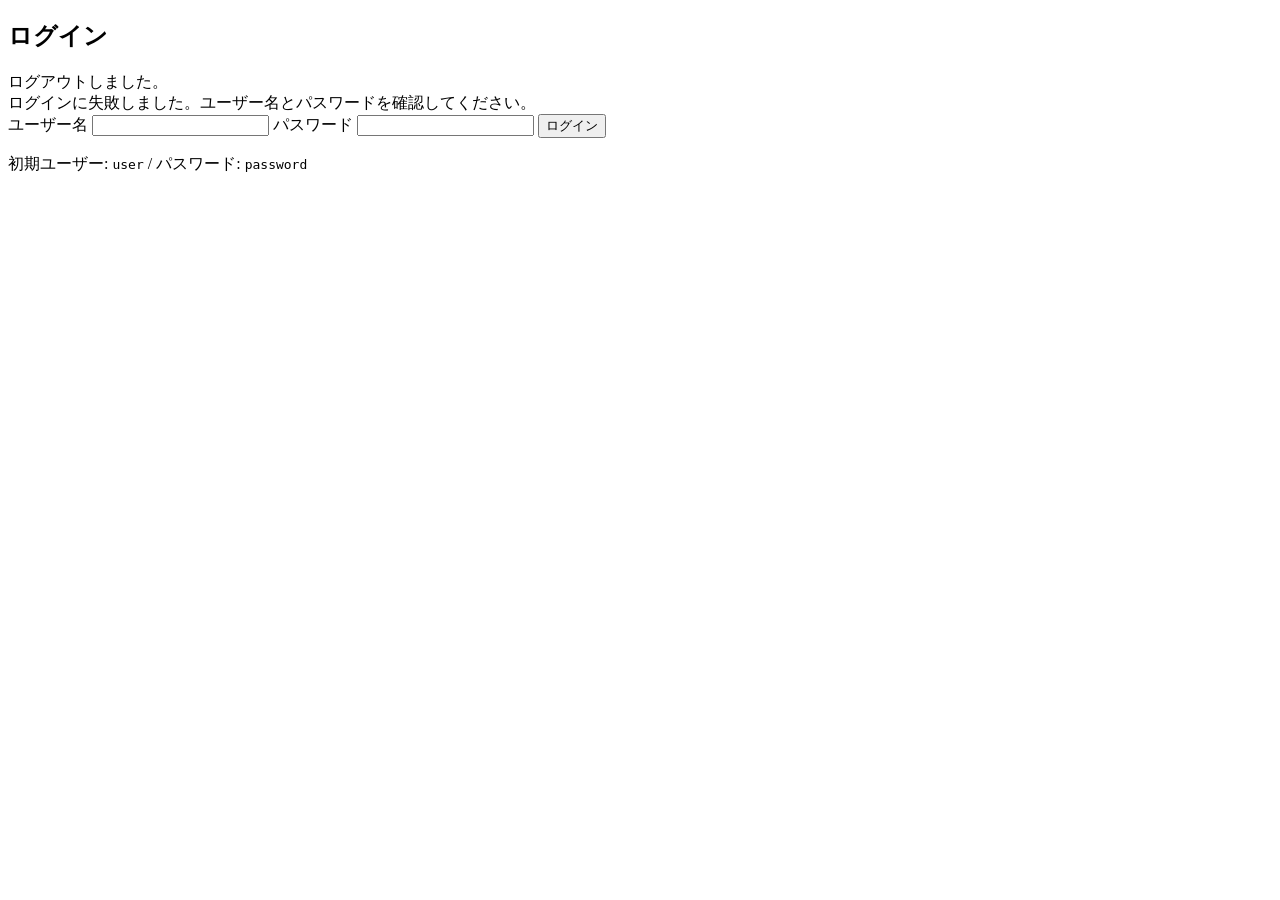
==== src/main/resources/templates/login.html @ a5a297b7 "Add spring boot base project setup" ====
<!DOCTYPE html>
<html lang="ja" xmlns:th="http://www.thymeleaf.org"
      th:replace="layout :: layout(~{::title}, ~{::section})">
<head>
    <title>ログイン</title>
</head>
<body>
<section class="content-card form-card">
    <h1>ログイン</h1>
    <div th:if="${param.logout}" class="notice success">ログアウトしました。</div>
    <div th:if="${param.error}" class="notice error">ログインに失敗しました。ユーザー名とパスワードを確認してください。</div>
    <form th:action="@{/login}" method="post" class="auth-form">
        <input type="hidden" th:name="${_csrf.parameterName}" th:value="${_csrf.token}"/>
        <label for="username">ユーザー名</label>
        <input id="username" name="username" type="text" required/>

        <label for="password">パスワード</label>
        <input id="password" name="password" type="password" required/>

        <button type="submit" class="button">ログイン</button>
    </form>
    <p class="hint">初期ユーザー: <code>user</code> / パスワード: <code>password</code></p>
</section>
</body>
</html>
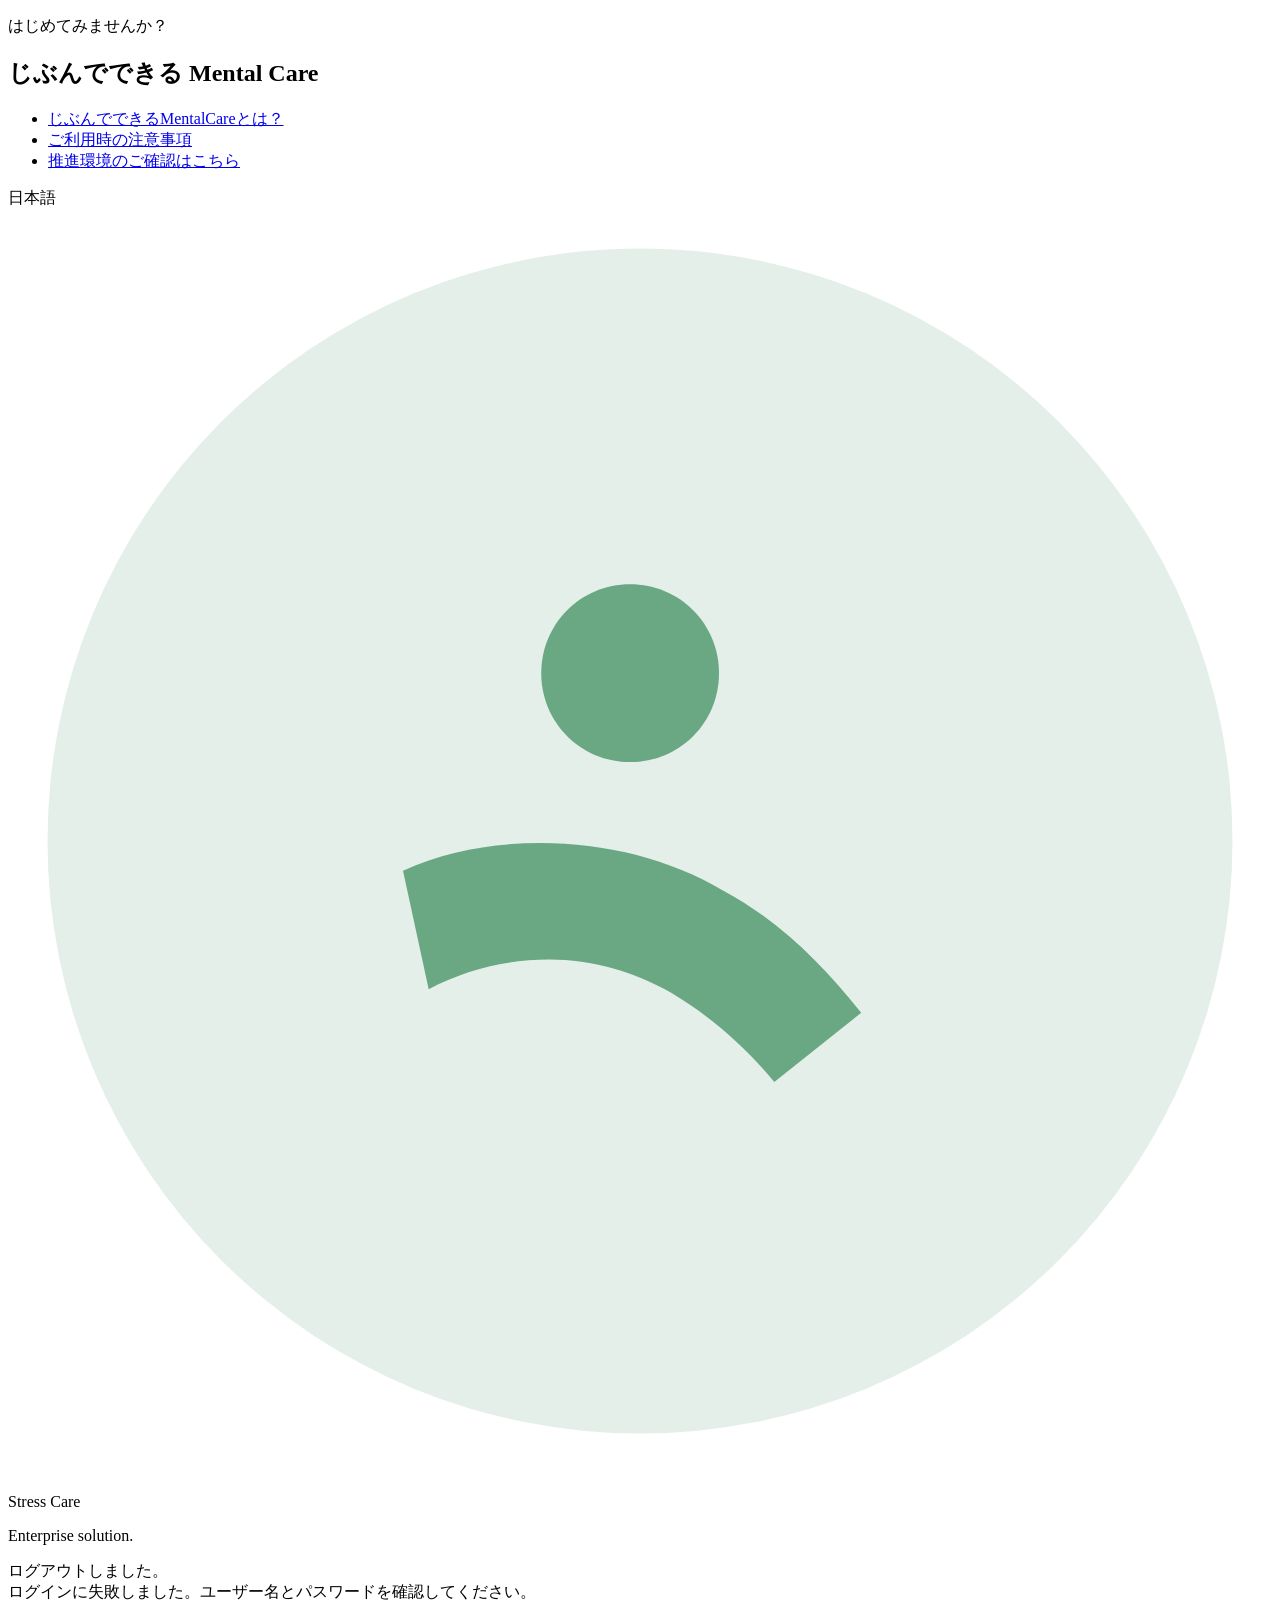
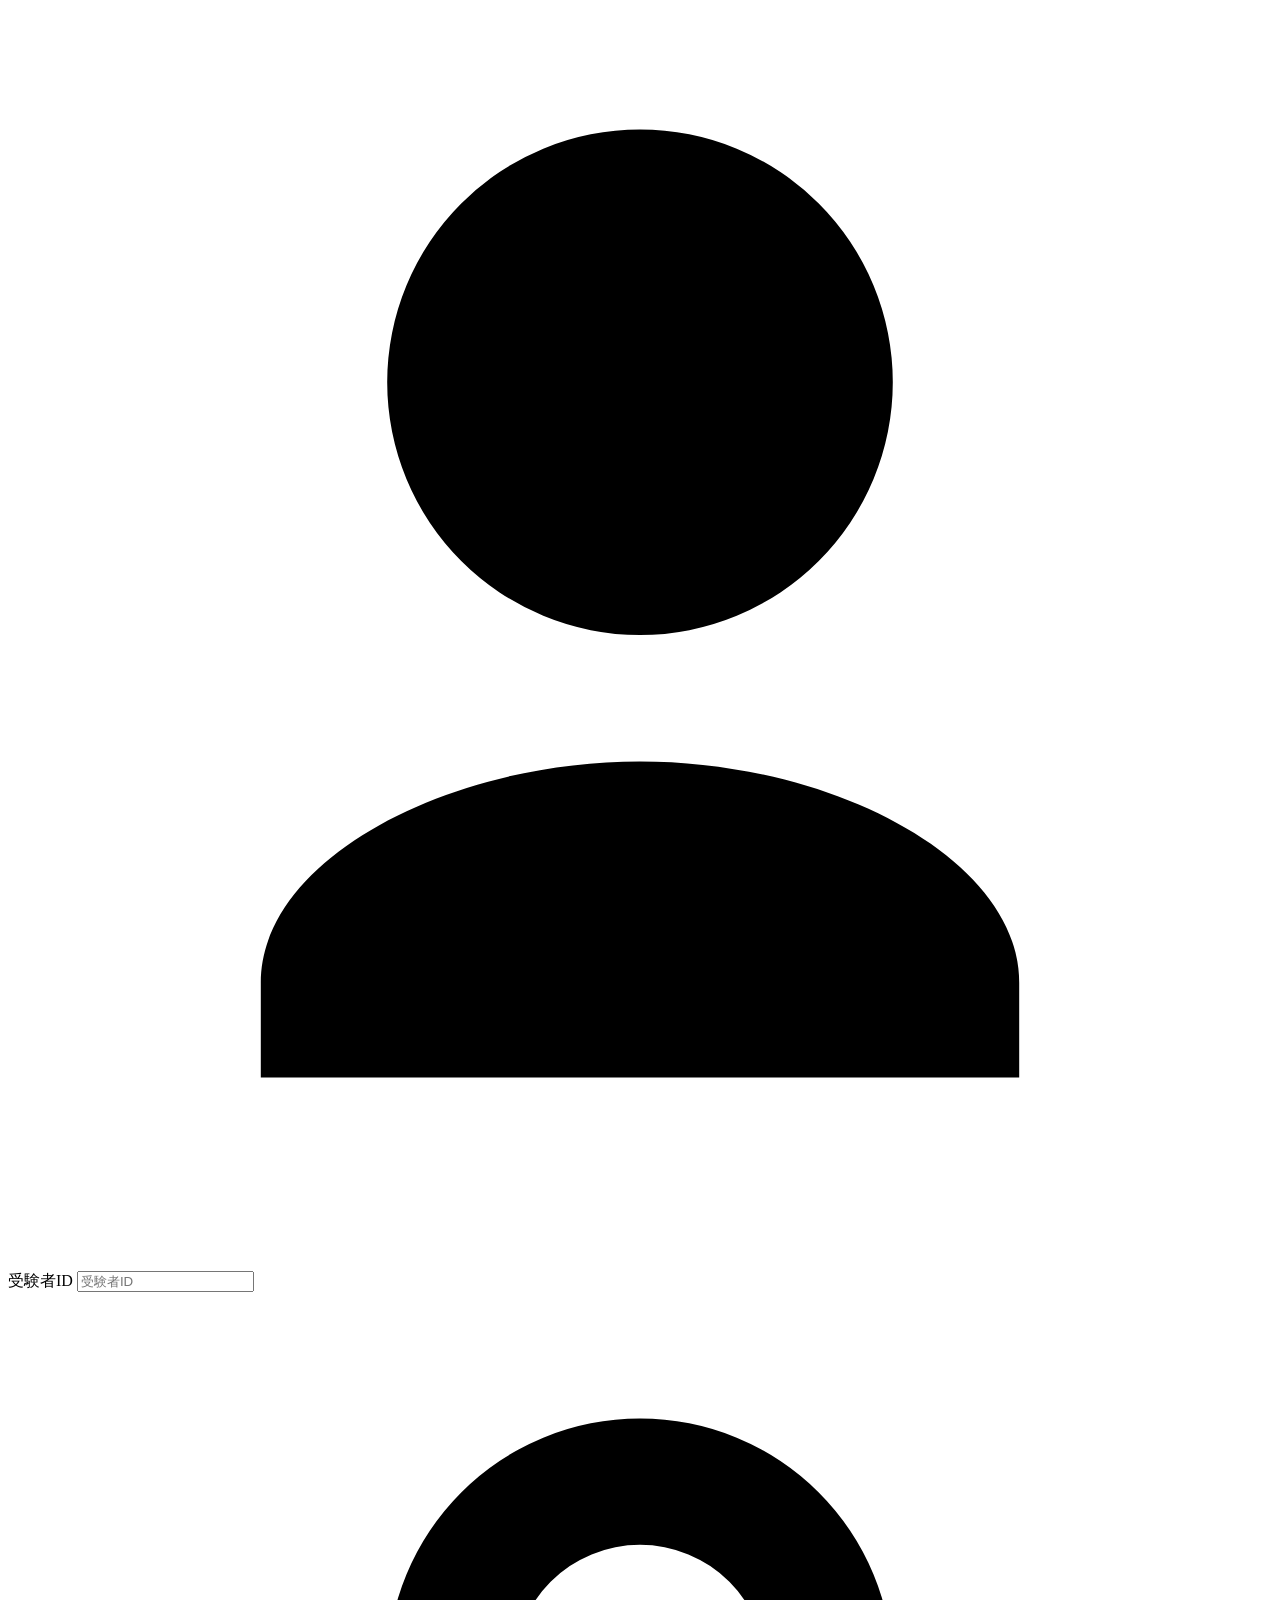
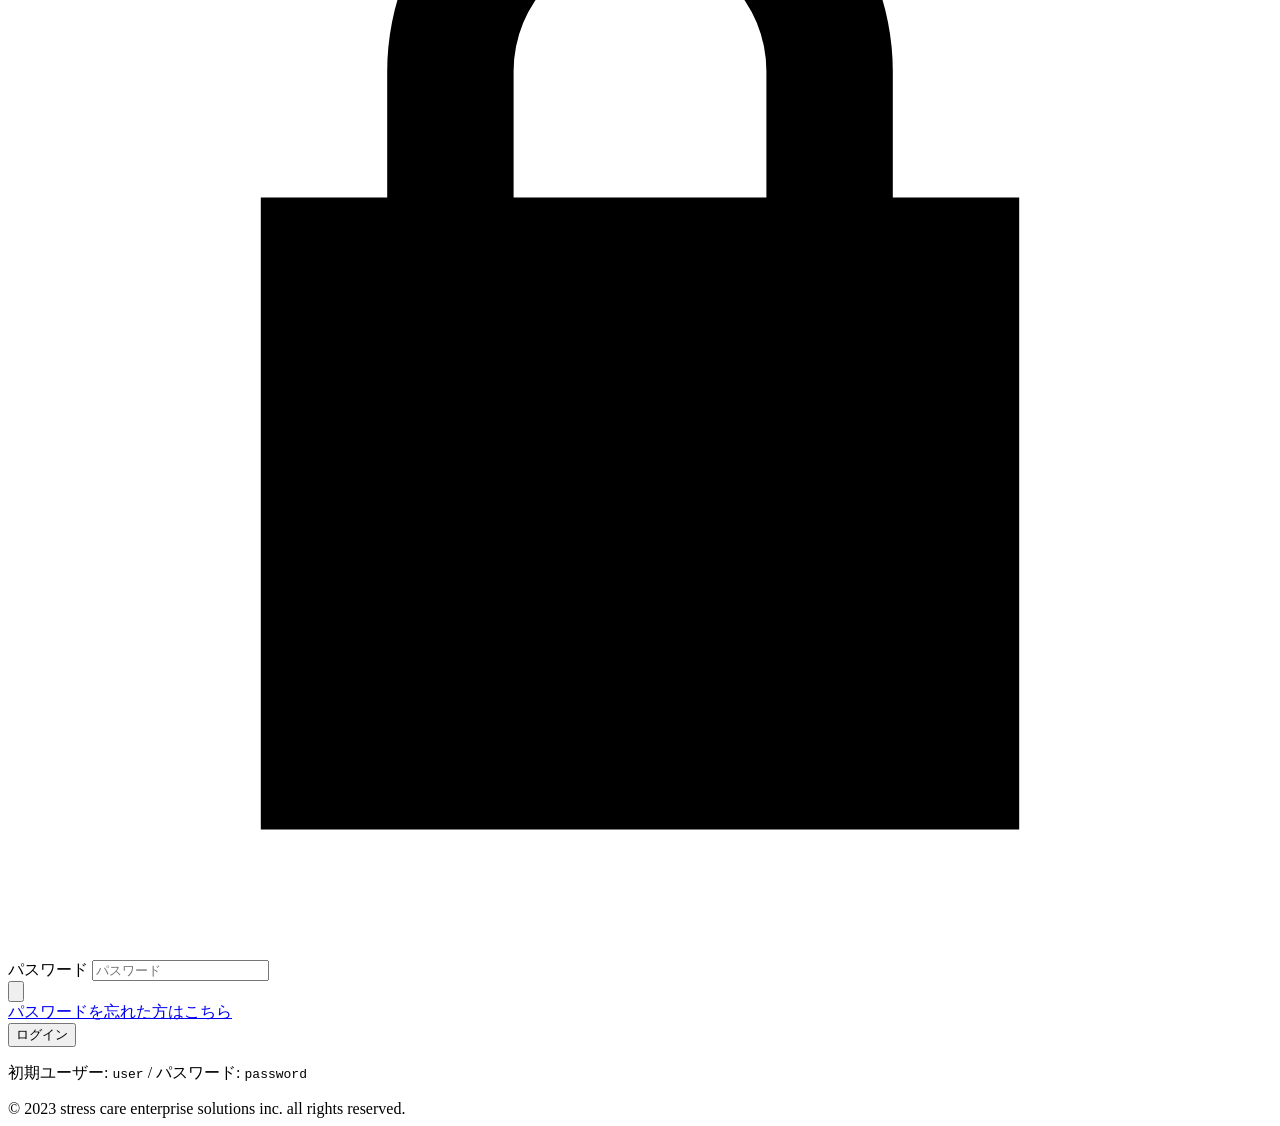
==== commit 5ffae9b9: "feat: redesign login page layout" ====
--- a/src/main/resources/templates/login.html
+++ b/src/main/resources/templates/login.html
@@ -5,21 +5,97 @@
     <title>ログイン</title>
 </head>
 <body>
-<section class="content-card form-card">
-    <h1>ログイン</h1>
-    <div th:if="${param.logout}" class="notice success">ログアウトしました。</div>
-    <div th:if="${param.error}" class="notice error">ログインに失敗しました。ユーザー名とパスワードを確認してください。</div>
-    <form th:action="@{/login}" method="post" class="auth-form">
-        <input type="hidden" th:name="${_csrf.parameterName}" th:value="${_csrf.token}"/>
-        <label for="username">ユーザー名</label>
-        <input id="username" name="username" type="text" required/>
+<section class="login-shell">
+    <div class="login-columns">
+        <div class="login-panel login-panel--info">
+            <div class="login-message">
+                <p class="login-eyebrow">はじめてみませんか？</p>
+                <h1 class="login-title">じぶんでできる <span class="login-highlight">Mental Care</span></h1>
+            </div>
+            <ul class="login-links-list">
+                <li><a href="#">じぶんでできるMentalCareとは？</a></li>
+                <li><a href="#">ご利用時の注意事項</a></li>
+                <li><a href="#">推進環境のご確認はこちら</a></li>
+            </ul>
+        </div>
+        <div class="login-panel login-panel--form">
+            <div class="login-lang">日本語</div>
+            <div class="login-card">
+                <div class="login-brand">
+                    <div class="login-logo" aria-hidden="true">
+                        <svg viewBox="0 0 64 64" class="login-logo-mark">
+                            <circle cx="32" cy="32" r="30" fill="#6AA884" opacity="0.18"/>
+                            <path d="M20 33.5c2.2-1 4.6-1.4 7-1.4 3.2 0 6.5.8 9.2 2.4 2.8 1.5 5 3.7 7 6.2l-4.4 3.5c-1.5-1.8-3.2-3.3-5.2-4.5-1.9-1.1-4-1.7-6.2-1.7-2.1 0-4.2.5-6.1 1.5L20 33.5z" fill="#6AA884"/>
+                            <path d="M27 23.5c0-2.5 2-4.5 4.5-4.5s4.5 2 4.5 4.5-2 4.5-4.5 4.5-4.5-2-4.5-4.5z" fill="#6AA884"/>
+                        </svg>
+                    </div>
+                    <div class="login-brand-text">
+                        <p class="login-brand-name">Stress Care</p>
+                        <p class="login-brand-subtitle">Enterprise solution.</p>
+                    </div>
+                </div>
 
-        <label for="password">パスワード</label>
-        <input id="password" name="password" type="password" required/>
+                <div th:if="${param.logout}" class="notice success">ログアウトしました。</div>
+                <div th:if="${param.error}" class="notice error">ログインに失敗しました。ユーザー名とパスワードを確認してください。</div>
 
-        <button type="submit" class="button">ログイン</button>
-    </form>
-    <p class="hint">初期ユーザー: <code>user</code> / パスワード: <code>password</code></p>
+                <form th:action="@{/login}" method="post" class="login-form">
+                    <input type="hidden" th:name="${_csrf.parameterName}" th:value="${_csrf.token}"/>
+
+                    <div class="input-field">
+                        <span class="input-icon" aria-hidden="true">
+                            <svg viewBox="0 0 20 20">
+                                <path d="M10 10a4 4 0 1 0-4-4 4 4 0 0 0 4 4zm0 2c-3.03 0-6 1.54-6 3.5V17h12v-1.5C16 13.54 13.03 12 10 12z" fill="currentColor"/>
+                            </svg>
+                        </span>
+                        <div class="input-control">
+                            <label class="sr-only" for="username">受験者ID</label>
+                            <input id="username" name="username" type="text" placeholder="受験者ID" required/>
+                        </div>
+                    </div>
+
+                    <div class="input-field">
+                        <span class="input-icon" aria-hidden="true">
+                            <svg viewBox="0 0 20 20">
+                                <path d="M14 8V6a4 4 0 1 0-8 0v2H4v10h12V8h-2zm-6 0V6a2 2 0 1 1 4 0v2H8z" fill="currentColor"/>
+                            </svg>
+                        </span>
+                        <div class="input-control">
+                            <label class="sr-only" for="password">パスワード</label>
+                            <input id="password" name="password" type="password" placeholder="パスワード" required/>
+                        </div>
+                        <button type="button" class="password-toggle" aria-label="パスワードを表示">
+                            <svg viewBox="0 0 20 20" class="eye-icon">
+                                <path d="M10 4C5.455 4 1.73 7.11.5 10c1.23 2.89 4.955 6 9.5 6s8.27-3.11 9.5-6C18.27 7.11 14.545 4 10 4zm0 10c-2.21 0-4-1.79-4-4s1.79-4 4-4a4 4 0 0 1 0 8zm0-2.5a1.5 1.5 0 1 1 0-3 1.5 1.5 0 0 1 0 3z" fill="currentColor"/>
+                            </svg>
+                        </button>
+                    </div>
+
+                    <div class="login-help">
+                        <a href="#" class="password-link">パスワードを忘れた方はこちら</a>
+                    </div>
+
+                    <button type="submit" class="login-button">ログイン</button>
+                </form>
+                <p class="hint login-hint">初期ユーザー: <code>user</code> / パスワード: <code>password</code></p>
+            </div>
+            <div class="login-footer">© 2023 stress care enterprise solutions inc. all rights reserved.</div>
+        </div>
+    </div>
 </section>
+
+<script>
+    document.addEventListener('DOMContentLoaded', function () {
+        var toggle = document.querySelector('.password-toggle');
+        var passwordInput = document.getElementById('password');
+        if (toggle && passwordInput) {
+            toggle.addEventListener('click', function () {
+                var isHidden = passwordInput.getAttribute('type') === 'password';
+                passwordInput.setAttribute('type', isHidden ? 'text' : 'password');
+                toggle.classList.toggle('is-active', isHidden);
+                toggle.setAttribute('aria-label', isHidden ? 'パスワードを隠す' : 'パスワードを表示');
+            });
+        }
+    });
+</script>
 </body>
 </html>
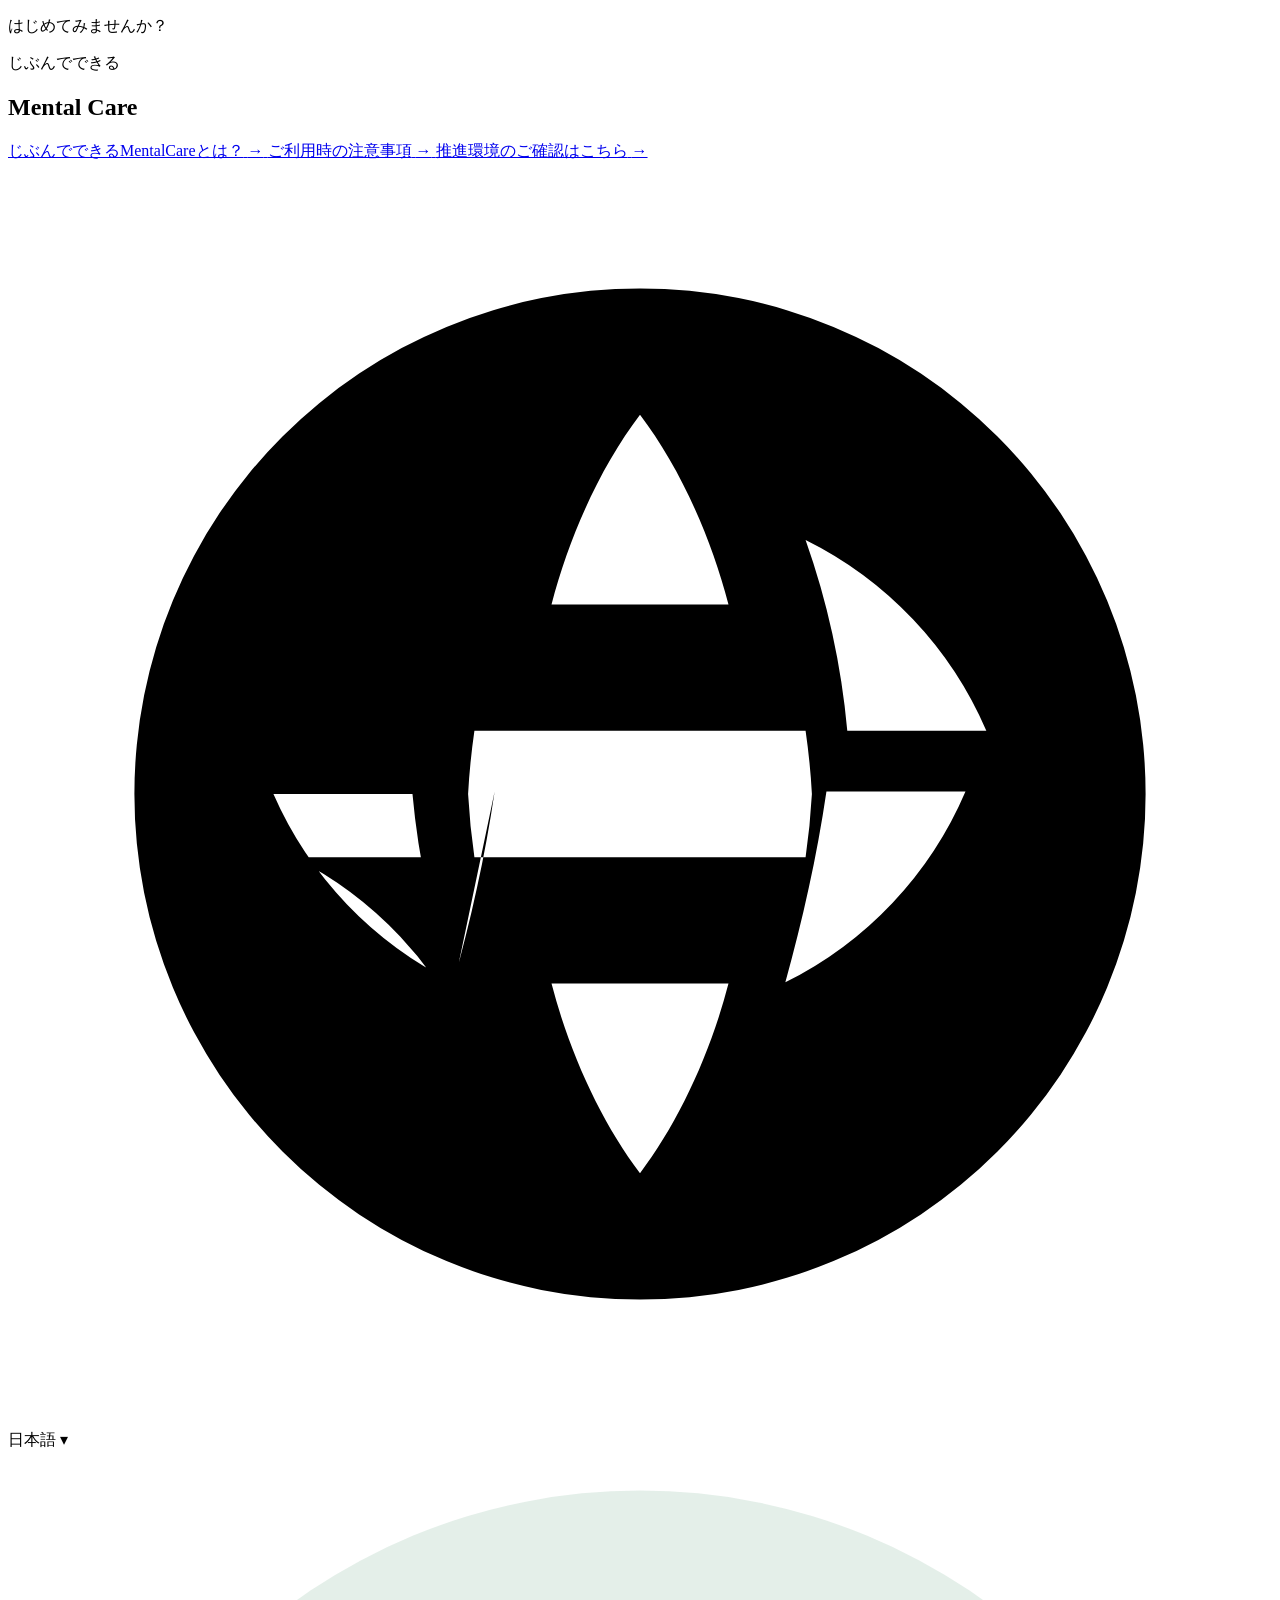
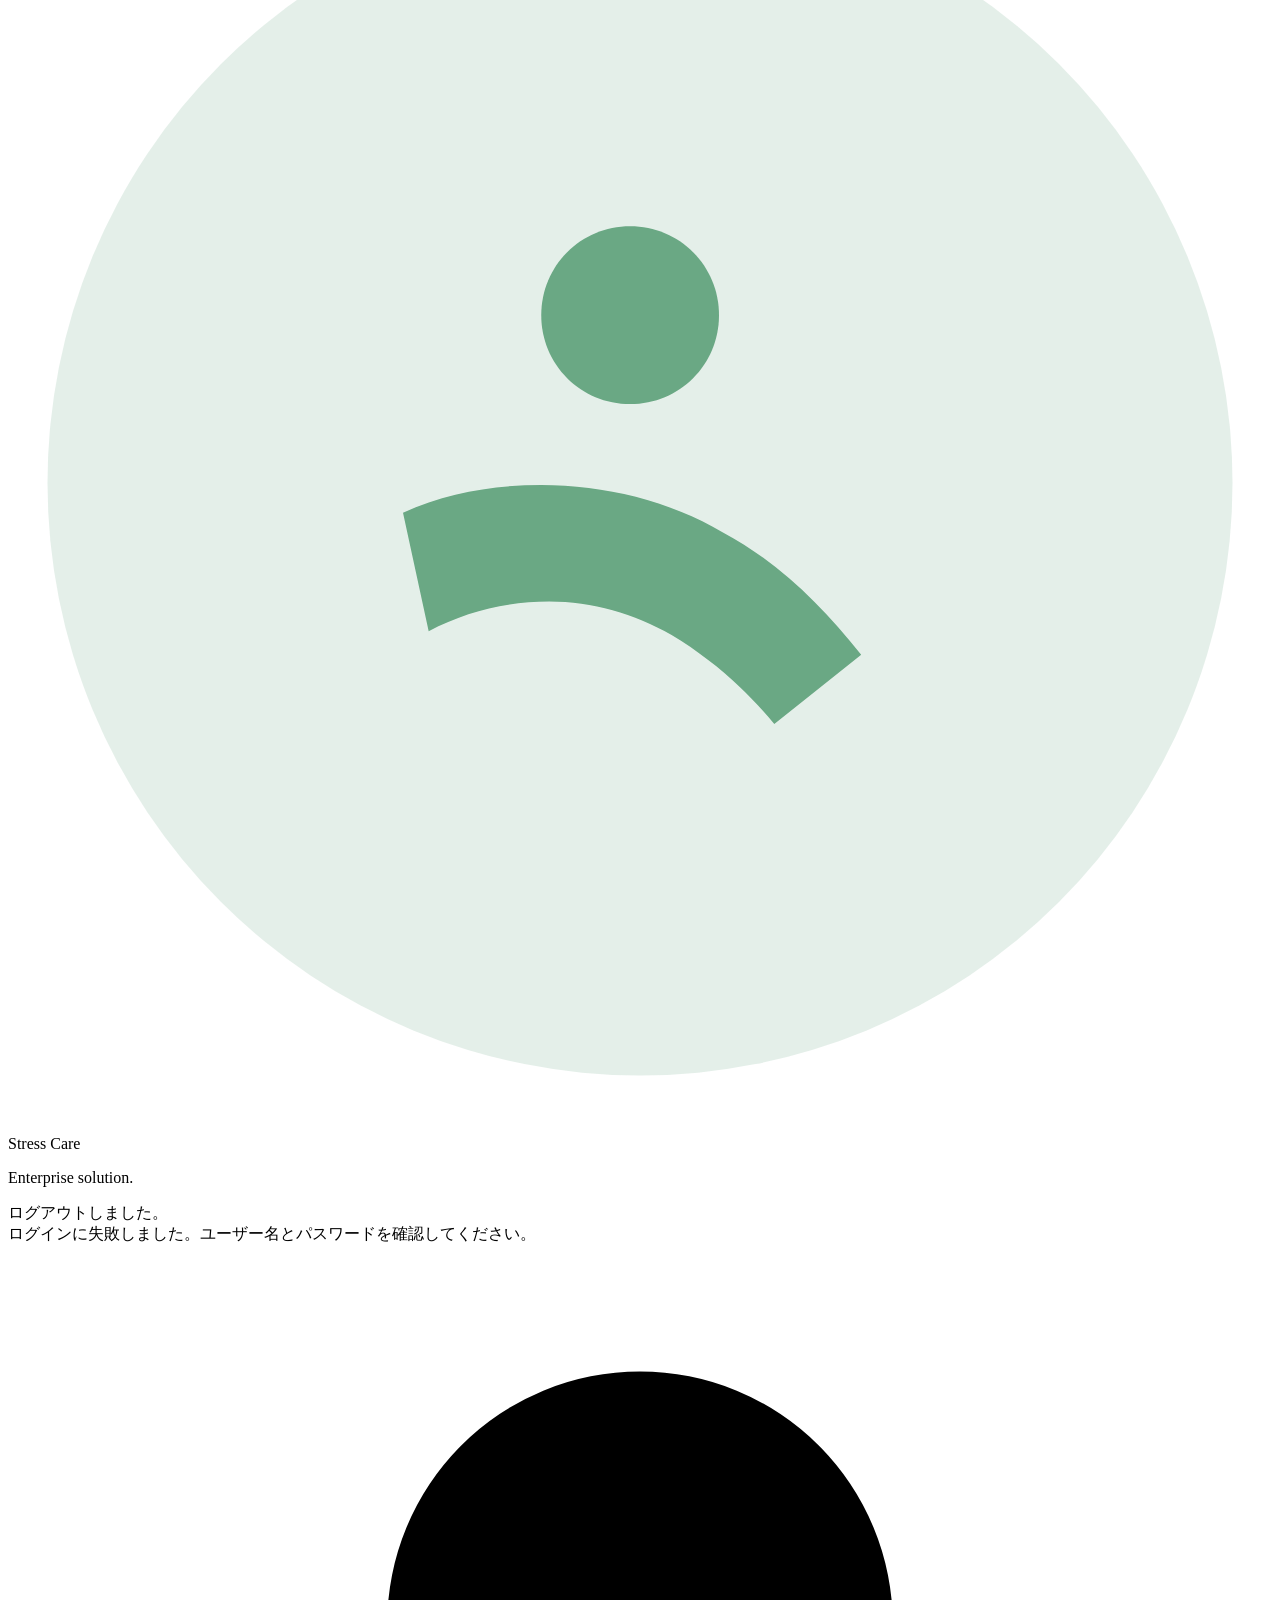
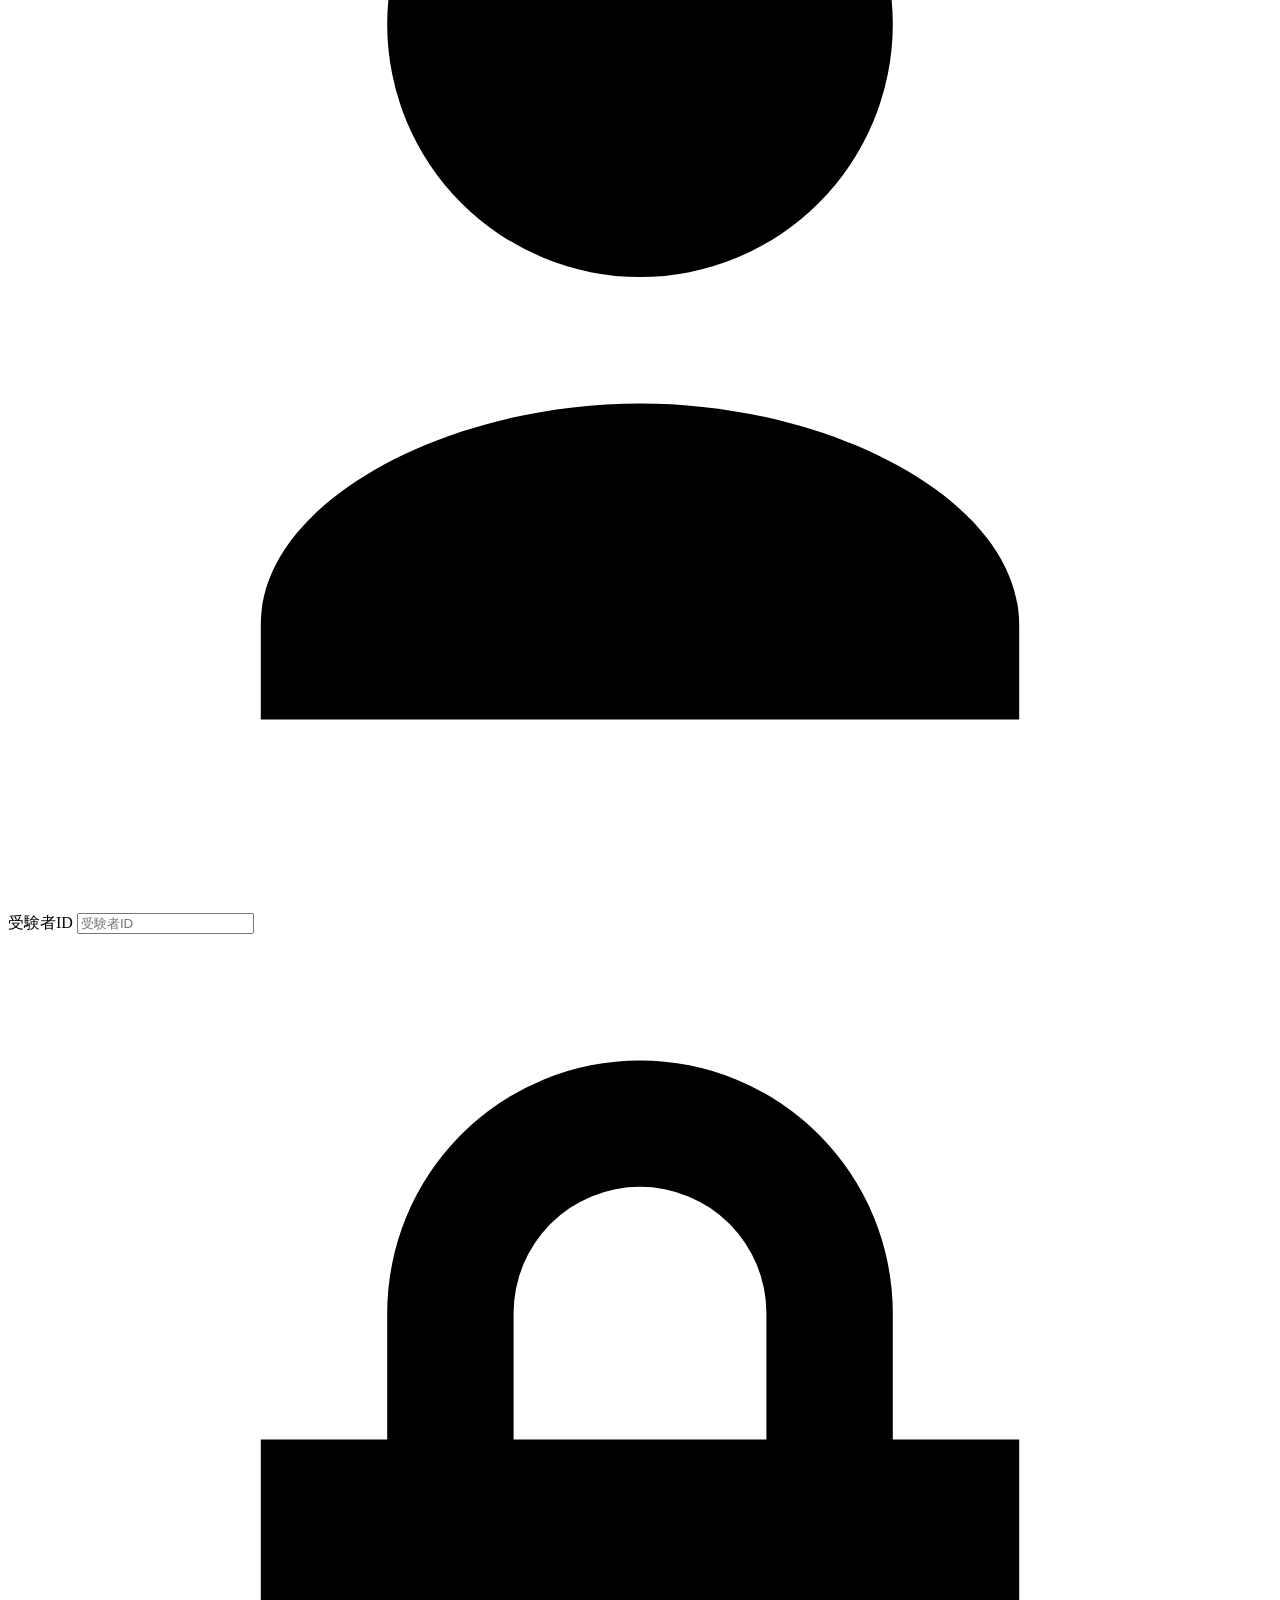
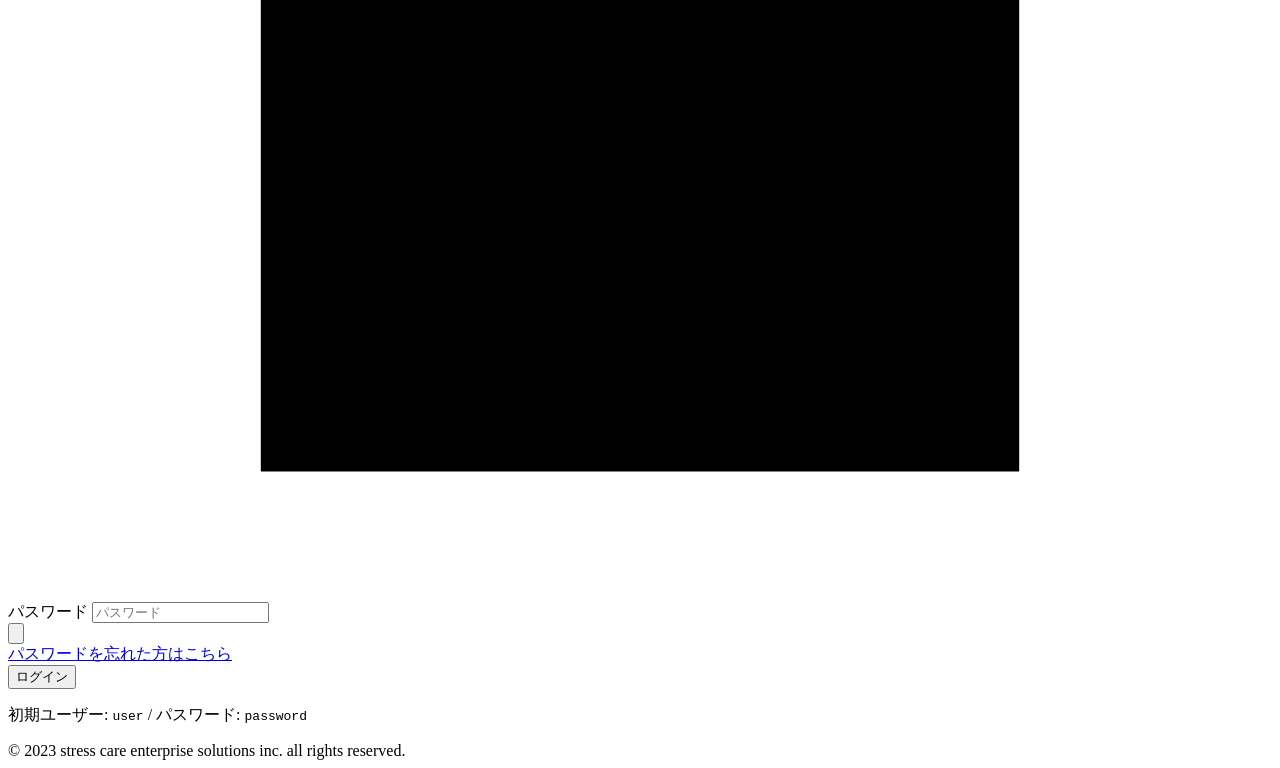
==== commit 05e2c06a: "chore: refine login ui per review" ====
--- a/src/main/resources/templates/login.html
+++ b/src/main/resources/templates/login.html
@@ -10,16 +10,34 @@
         <div class="login-panel login-panel--info">
             <div class="login-message">
                 <p class="login-eyebrow">はじめてみませんか？</p>
-                <h1 class="login-title">じぶんでできる <span class="login-highlight">Mental Care</span></h1>
+                <p class="login-lead">じぶんでできる</p>
+                <h1 class="login-title">Mental Care</h1>
             </div>
-            <ul class="login-links-list">
-                <li><a href="#">じぶんでできるMentalCareとは？</a></li>
-                <li><a href="#">ご利用時の注意事項</a></li>
-                <li><a href="#">推進環境のご確認はこちら</a></li>
-            </ul>
+            <div class="login-links-list">
+                <a href="#" class="login-link">
+                    <span class="login-link-text">じぶんでできるMentalCareとは？</span>
+                    <span class="login-link-arrow" aria-hidden="true">→</span>
+                </a>
+                <a href="#" class="login-link">
+                    <span class="login-link-text">ご利用時の注意事項</span>
+                    <span class="login-link-arrow" aria-hidden="true">→</span>
+                </a>
+                <a href="#" class="login-link">
+                    <span class="login-link-text">推進環境のご確認はこちら</span>
+                    <span class="login-link-arrow" aria-hidden="true">→</span>
+                </a>
+            </div>
         </div>
         <div class="login-panel login-panel--form">
-            <div class="login-lang">日本語</div>
+            <div class="login-lang">
+                <span class="login-lang-icon" aria-hidden="true">
+                    <svg viewBox="0 0 20 20">
+                        <path d="M10 2a8 8 0 1 0 8 8 8 8 0 0 0-8-8zm5.48 7h-2.2a12.4 12.4 0 0 0-.66-3.02A6.02 6.02 0 0 1 15.48 9zM10 4c.6.79 1.11 1.88 1.4 3H8.6C8.89 5.88 9.4 4.79 10 4zM7.38 9h5.24a11.14 11.14 0 0 1 .1 1 11.14 11.14 0 0 1-.1 1H7.38A11.14 11.14 0 0 1 7.28 10 11.14 11.14 0 0 1 7.38 9zm-.76 2h-2.1a6.02 6.02 0 0 1 2.84 3.02c-.27-.98-.5-1.99-.74-3.02zM4.38 9h2.2c.16-1.03.39-2.04.66-3.02A6.02 6.02 0 0 0 4.38 9zM10 16c-.6-.79-1.11-1.88-1.4-3h2.8C11.11 14.12 10.6 15.21 10 16zm2.3-3.02c.27-.98.5-1.99.65-3.02h2.2a6 6 0 0 1-2.85 3.02zM7.7 9.96c-.15 1.03-.38 2.04-.65 3.02A6 6 0 0 1 4.2 10h2.2a12.4 12.4 0 0 0 .66 3.02z" fill="currentColor"/>
+                    </svg>
+                </span>
+                <span class="login-lang-text">日本語</span>
+                <span class="login-lang-caret" aria-hidden="true">▾</span>
+            </div>
             <div class="login-card">
                 <div class="login-brand">
                     <div class="login-logo" aria-hidden="true">
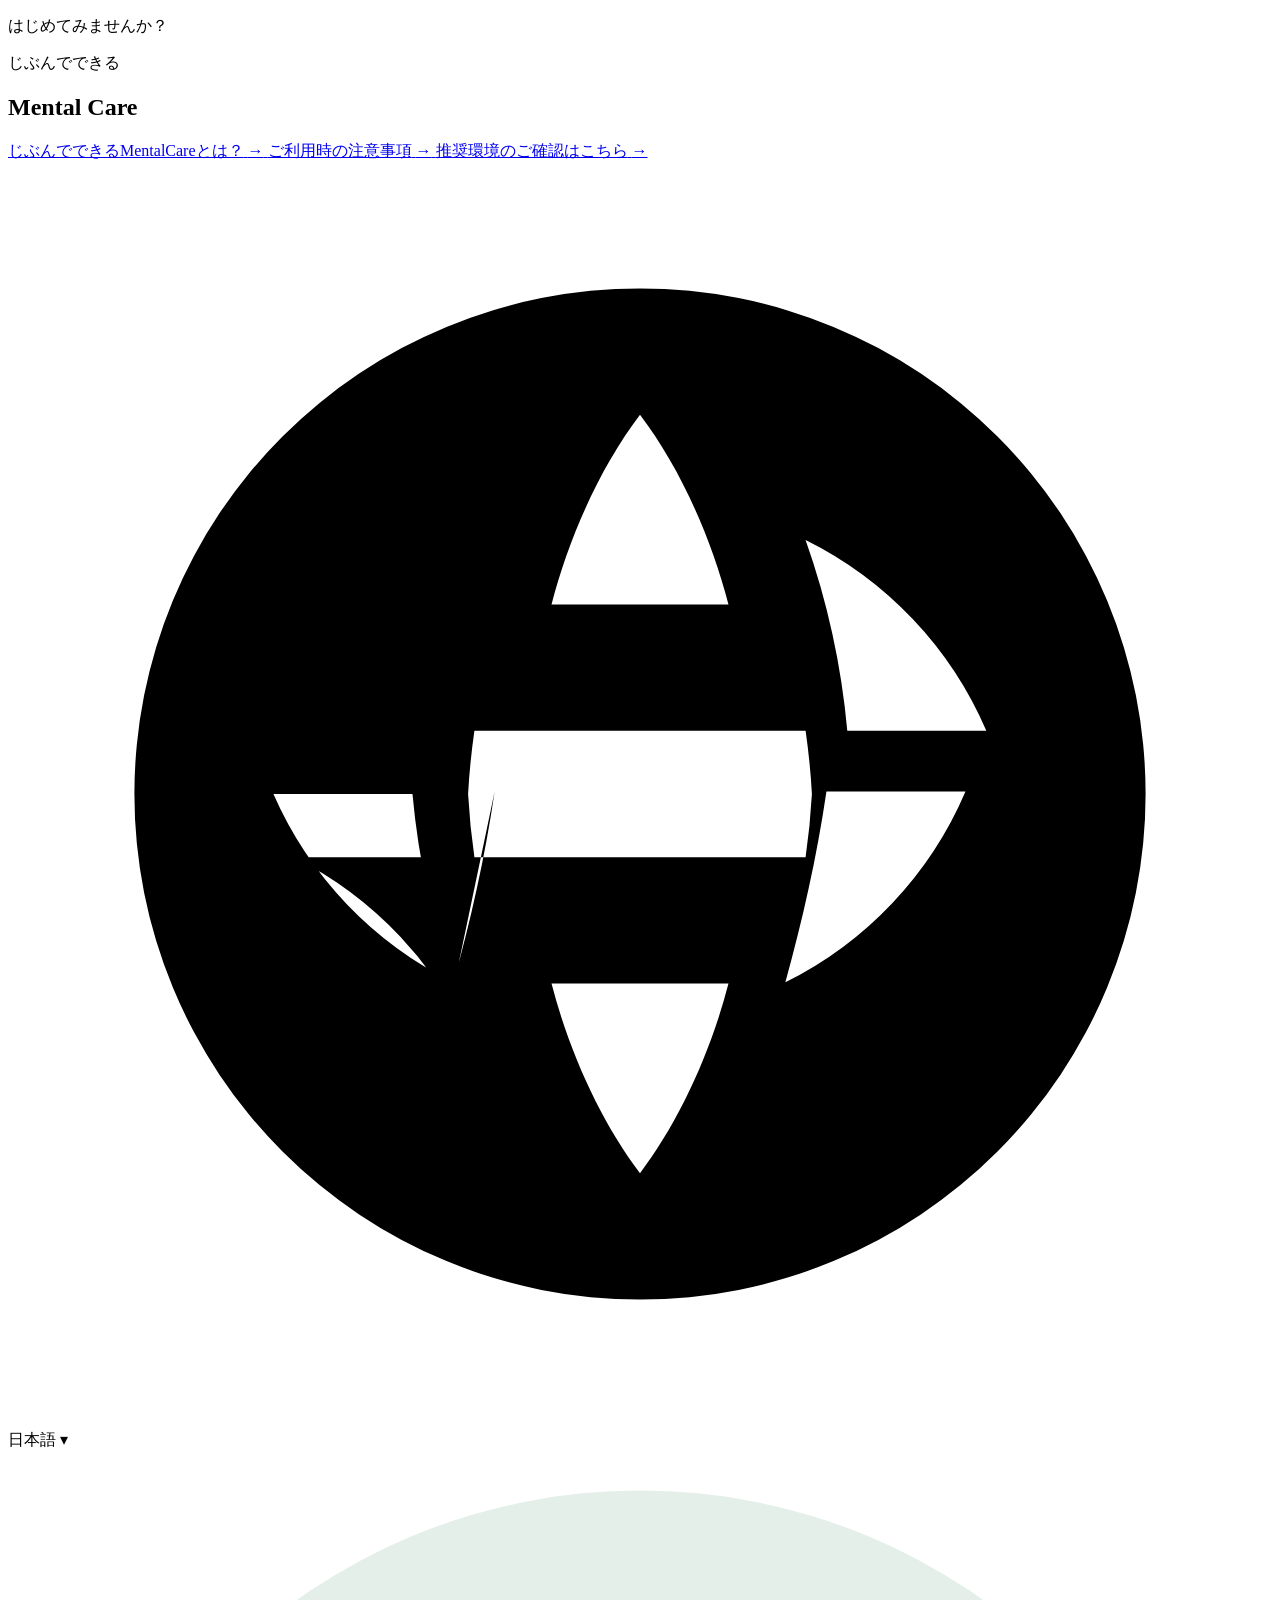
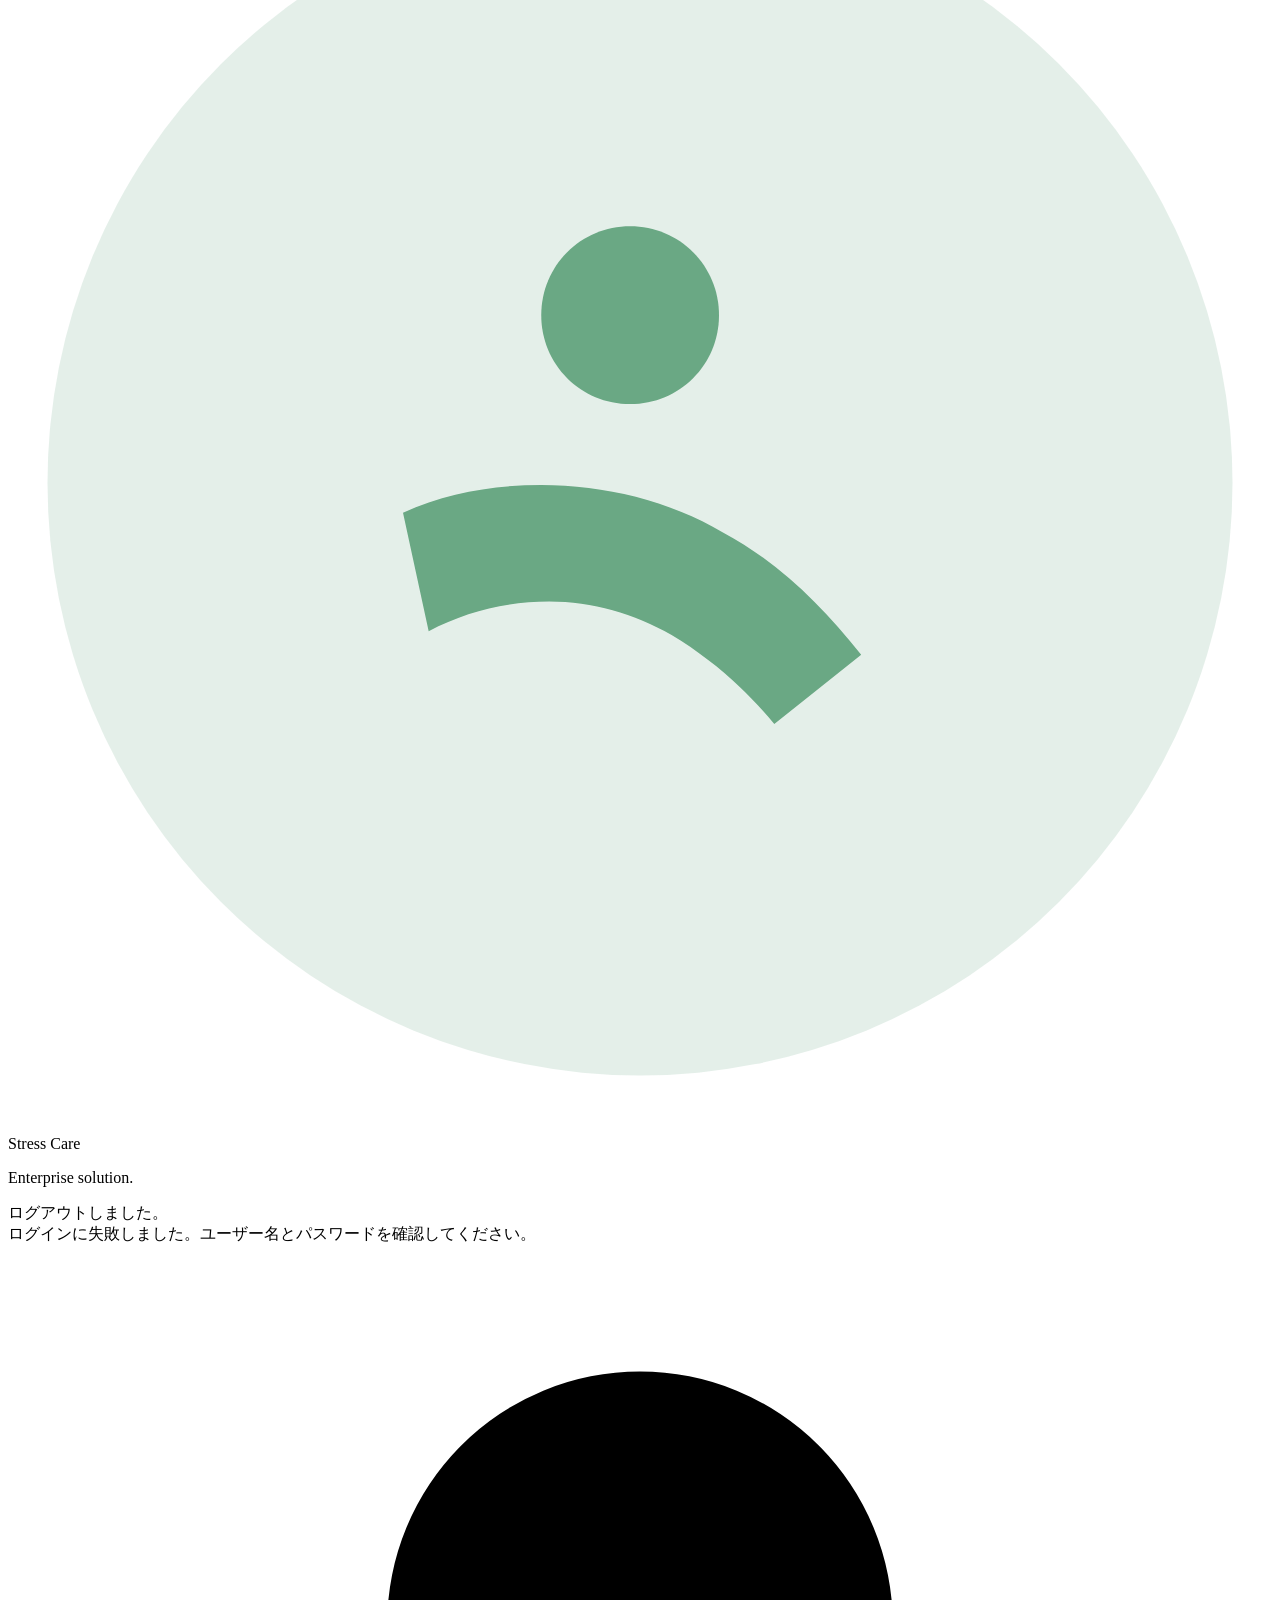
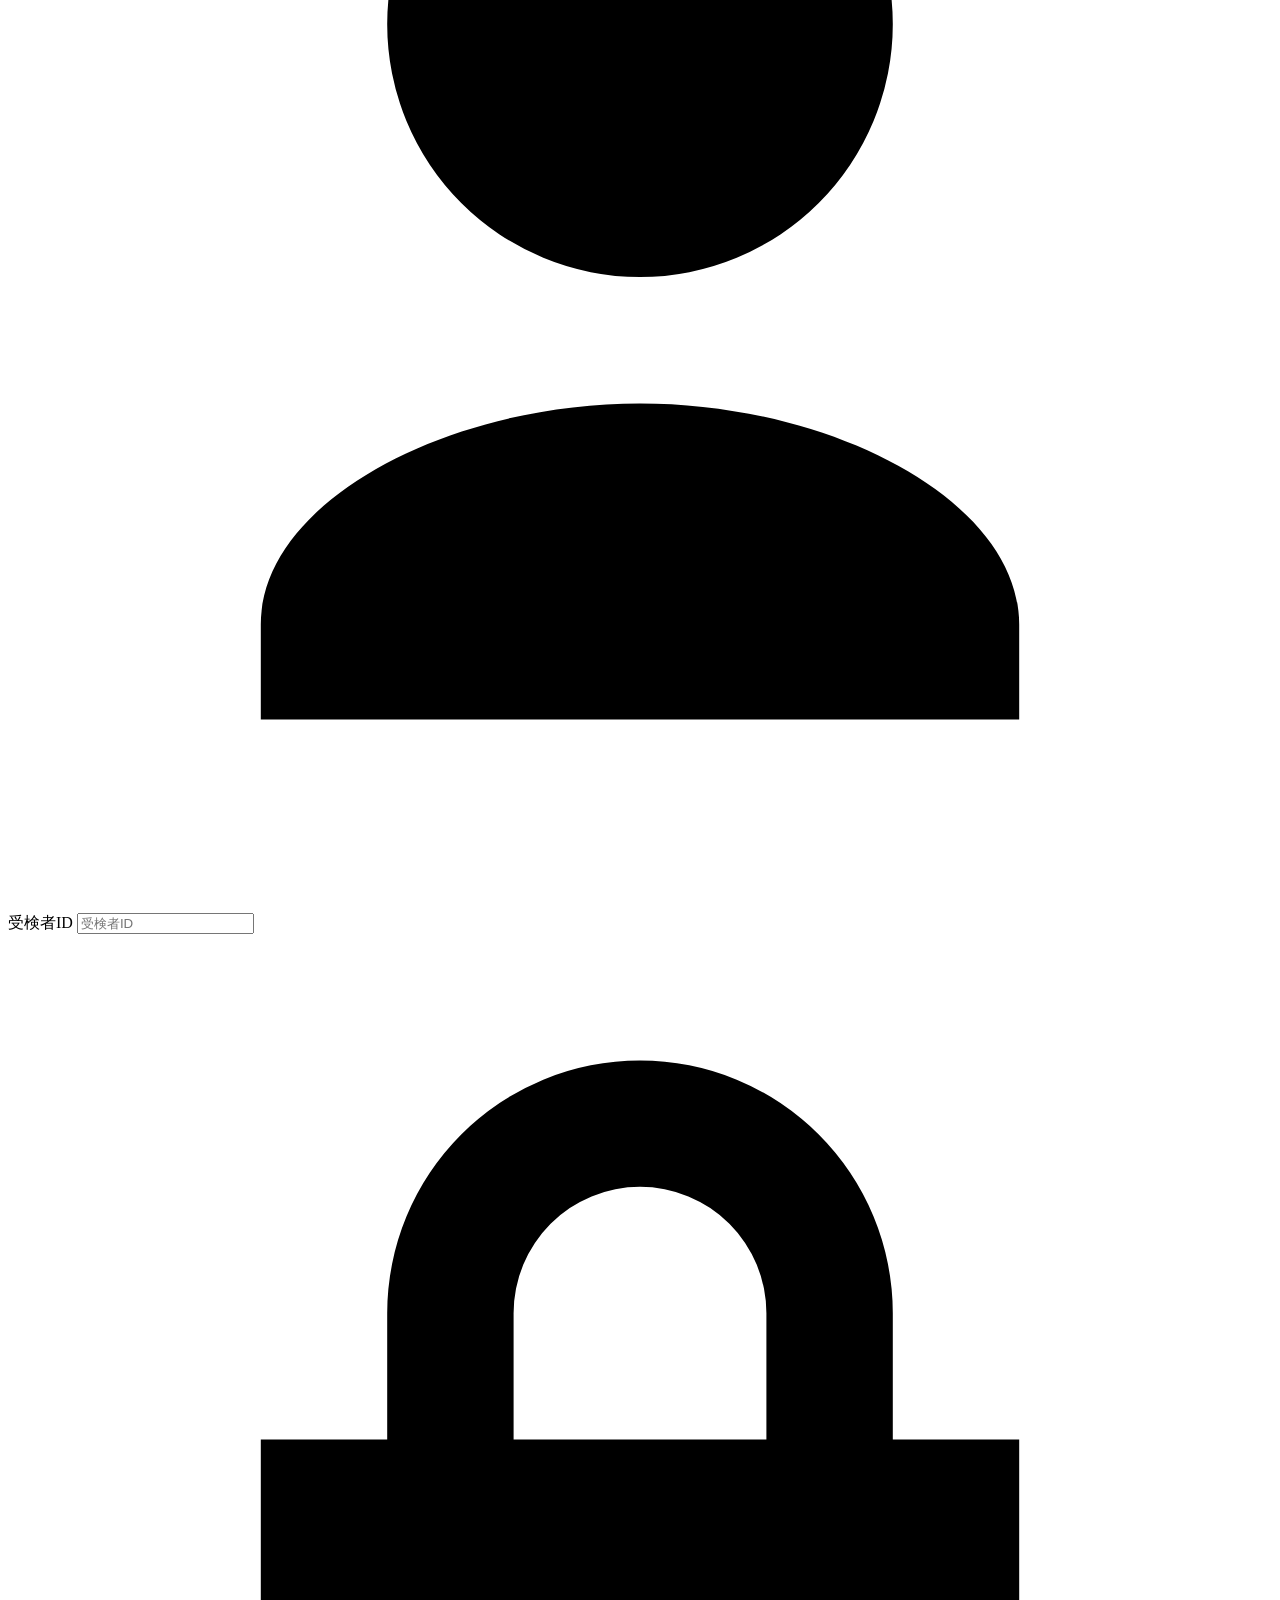
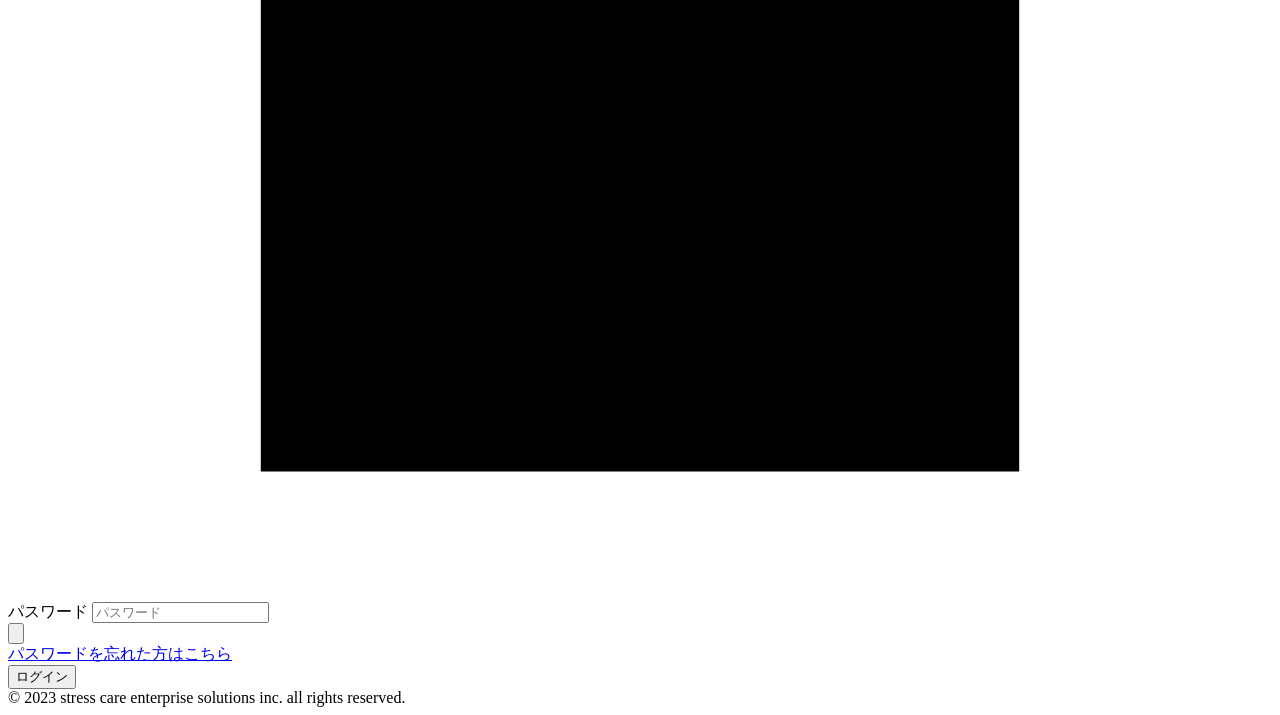
==== commit 21e39e0e: "ログイン画面修正" ====
--- a/src/main/resources/templates/login.html
+++ b/src/main/resources/templates/login.html
@@ -23,7 +23,7 @@
                     <span class="login-link-arrow" aria-hidden="true">→</span>
                 </a>
                 <a href="#" class="login-link">
-                    <span class="login-link-text">推進環境のご確認はこちら</span>
+                    <span class="login-link-text">推奨環境のご確認はこちら</span>
                     <span class="login-link-arrow" aria-hidden="true">→</span>
                 </a>
             </div>
@@ -66,8 +66,8 @@
                             </svg>
                         </span>
                         <div class="input-control">
-                            <label class="sr-only" for="username">受験者ID</label>
-                            <input id="username" name="username" type="text" placeholder="受験者ID" required/>
+                            <label class="sr-only" for="username">受検者ID</label>
+                            <input id="username" name="username" type="text" placeholder="受検者ID" required/>
                         </div>
                     </div>
 
@@ -94,7 +94,6 @@
 
                     <button type="submit" class="login-button">ログイン</button>
                 </form>
-                <p class="hint login-hint">初期ユーザー: <code>user</code> / パスワード: <code>password</code></p>
             </div>
             <div class="login-footer">© 2023 stress care enterprise solutions inc. all rights reserved.</div>
         </div>
